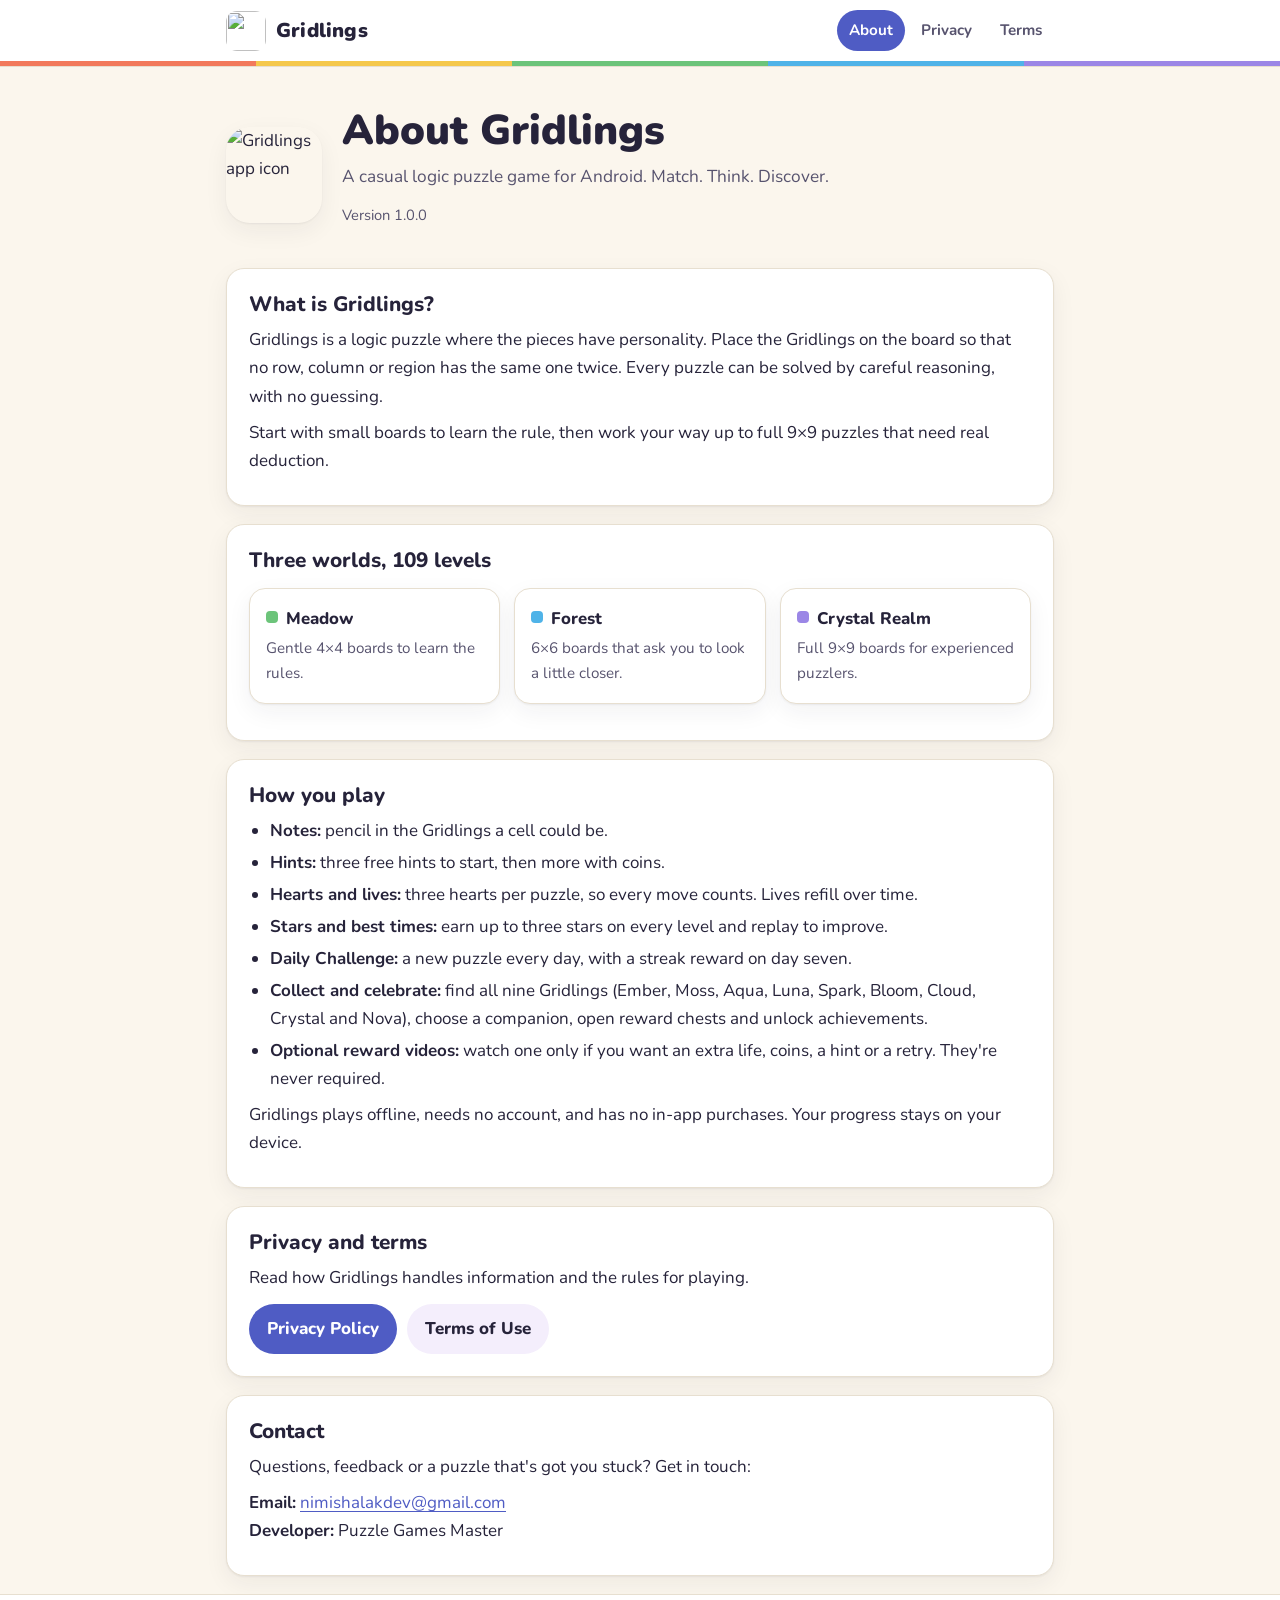
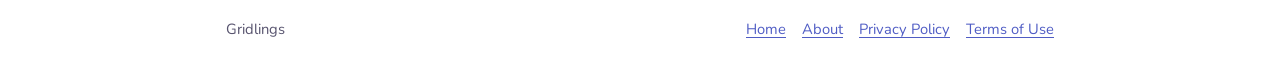
==== about.html @ 08b599e5 "Add files via upload" ====
<!doctype html>
<html lang="en-GB">
<head>
  <meta charset="utf-8">
  <meta name="viewport" content="width=device-width, initial-scale=1">
  <title>About · Gridlings</title>
  <meta name="description" content="Gridlings is a casual logic puzzle game for Android: place each Gridling so no row, column or region repeats.">
  <link rel="icon" type="image/png" href="assets/gridlings-icon.png">
  <link rel="preconnect" href="https://fonts.googleapis.com">
  <link rel="preconnect" href="https://fonts.gstatic.com" crossorigin>
  <link href="https://fonts.googleapis.com/css2?family=Nunito:wght@400;700;800;900&display=swap" rel="stylesheet">
  <link rel="stylesheet" href="style.css">
</head>
<body>
<a class="skip-link" href="#content">Skip to content</a>

<header class="site-header">
  <div class="wrap">
    <a class="brand" href="index.html"><img src="assets/gridlings-icon.png" alt="" width="40" height="40">Gridlings</a>
    <nav class="nav" aria-label="Main">
      <a href="about.html" aria-current="page">About</a>
      <a href="privacy-policy.html">Privacy</a>
      <a href="terms.html">Terms</a>
    </nav>
  </div>
  <div class="strip" aria-hidden="true"><span></span><span></span><span></span><span></span><span></span></div>
</header>

<main id="content" class="wrap">
  <div class="hero">
    <div class="app-hero">
      <img src="assets/gridlings-icon.png" alt="Gridlings app icon" width="96" height="96">
      <div>
        <h1>About Gridlings</h1>
        <p class="lede">A casual logic puzzle game for Android. Match. Think. Discover.</p>
        <p class="meta">Version 1.0.0</p>
      </div>
    </div>
  </div>

  <section class="card" aria-labelledby="h-what">
    <h2 id="h-what">What is Gridlings?</h2>
    <p>Gridlings is a logic puzzle where the pieces have personality. Place the Gridlings on the board so that no row,
      column or region has the same one twice. Every puzzle can be solved by careful reasoning, with no guessing.</p>
    <p>Start with small boards to learn the rule, then work your way up to full 9×9 puzzles that need real deduction.</p>
  </section>

  <section class="card" aria-labelledby="h-worlds">
    <h2 id="h-worlds">Three worlds, 109 levels</h2>
    <div class="tiles">
      <div class="tile"><h3><span class="dot" style="background:var(--moss)"></span>Meadow</h3><p>Gentle 4×4 boards to learn the rules.</p></div>
      <div class="tile"><h3><span class="dot" style="background:var(--aqua)"></span>Forest</h3><p>6×6 boards that ask you to look a little closer.</p></div>
      <div class="tile"><h3><span class="dot" style="background:var(--luna)"></span>Crystal Realm</h3><p>Full 9×9 boards for experienced puzzlers.</p></div>
    </div>
  </section>

  <section class="card" aria-labelledby="h-play">
    <h2 id="h-play">How you play</h2>
    <ul>
      <li><strong>Notes:</strong> pencil in the Gridlings a cell could be.</li>
      <li><strong>Hints:</strong> three free hints to start, then more with coins.</li>
      <li><strong>Hearts and lives:</strong> three hearts per puzzle, so every move counts. Lives refill over time.</li>
      <li><strong>Stars and best times:</strong> earn up to three stars on every level and replay to improve.</li>
      <li><strong>Daily Challenge:</strong> a new puzzle every day, with a streak reward on day seven.</li>
      <li><strong>Collect and celebrate:</strong> find all nine Gridlings (Ember, Moss, Aqua, Luna, Spark, Bloom,
        Cloud, Crystal and Nova), choose a companion, open reward chests and unlock achievements.</li>
      <li><strong>Optional reward videos:</strong> watch one only if you want an extra life, coins, a hint or a
        retry. They're never required.</li>
    </ul>
    <p>Gridlings plays offline, needs no account, and has no in-app purchases. Your progress stays on your device.</p>
  </section>

  <section class="card" aria-labelledby="h-legal">
    <h2 id="h-legal">Privacy and terms</h2>
    <p>Read how Gridlings handles information and the rules for playing.</p>
    <div class="btn-row">
      <a class="btn" href="privacy-policy.html">Privacy Policy</a>
      <a class="btn secondary" href="terms.html">Terms of Use</a>
    </div>
  </section>

  <section class="card" id="contact" aria-labelledby="h-contact">
    <h2 id="h-contact">Contact</h2>
    <p>Questions, feedback or a puzzle that's got you stuck? Get in touch:</p>
    <p><strong>Email:</strong> <a href="mailto:nimishalakdev@gmail.com">nimishalakdev@gmail.com</a><br>
      <strong>Developer:</strong> Puzzle Games Master</p>
  </section>
</main>

<footer class="site-footer">
  <div class="wrap">
    <span>Gridlings</span>
    <nav aria-label="Footer">
      <a href="index.html">Home</a>
      <a href="about.html">About</a>
      <a href="privacy-policy.html">Privacy Policy</a>
      <a href="terms.html">Terms of Use</a>
    </nav>
  </div>
</footer>
</body>
</html>
---- style.css ----
/* Gridlings legal site — shared styles. No build step, no external scripts. */

:root {
  --bg: #fbf6ed;            /* Gridlings app background */
  --surface: #ffffff;
  --surface-soft: #f4eefc;
  --ink: #26233a;
  --ink-soft: #57536e;
  --primary: #4f5cc4;        /* darkened from the app primary #616ED7 for text contrast */
  --primary-bright: #616ed7;
  --primary-ink: #ffffff;
  --line: #e7dfd0;
  --draft-bg: #fff4d6;
  --draft-line: #e9c46a;
  --draft-ink: #6b4e00;
  --placeholder-bg: #ffe3e3;
  --placeholder-ink: #8a1c1c;
  --ember: #f2795b;
  --moss: #6cc47a;
  --aqua: #4fb3e8;
  --luna: #9b86e6;
  --spark: #f5c84b;
  --radius: 18px;
  --shadow: 0 1px 2px rgba(38, 35, 58, .06), 0 8px 24px rgba(38, 35, 58, .06);
  color-scheme: light;
}

@media (prefers-color-scheme: dark) {
  :root {
    --bg: #17151f;
    --surface: #211e2c;
    --surface-soft: #2a2640;
    --ink: #f2eff9;
    --ink-soft: #bdb8d3;
    --primary: #a9b1ff;
    --primary-bright: #8790f0;
    --primary-ink: #14122a;
    --line: #36314a;
    --draft-bg: #3a2f10;
    --draft-line: #8a6d1d;
    --draft-ink: #ffe19a;
    --placeholder-bg: #4a1f24;
    --placeholder-ink: #ffc9c9;
    --shadow: none;
    color-scheme: dark;
  }
}

*, *::before, *::after { box-sizing: border-box; }

html { -webkit-text-size-adjust: 100%; }

body {
  margin: 0;
  background: var(--bg);
  color: var(--ink);
  font-family: "Nunito", system-ui, -apple-system, "Segoe UI", Roboto, sans-serif;
  font-size: 17px;
  line-height: 1.65;
}

a { color: var(--primary); text-underline-offset: 3px; }
a:hover { text-decoration-thickness: 2px; }
a:focus-visible, .nav a:focus-visible, .btn:focus-visible {
  outline: 3px solid var(--primary-bright);
  outline-offset: 2px;
  border-radius: 8px;
}

.skip-link {
  position: absolute; left: 16px; top: -48px;
  background: var(--primary); color: var(--primary-ink);
  padding: 8px 14px; border-radius: 10px; z-index: 10; font-weight: 700;
}
.skip-link:focus { top: 12px; }

.wrap { width: 100%; max-width: 860px; margin: 0 auto; padding: 0 16px; }

/* Header */
.site-header {
  background: var(--surface);
  border-bottom: 1px solid var(--line);
  position: sticky; top: 0; z-index: 5;
}
.site-header .wrap {
  display: flex; align-items: center; justify-content: space-between;
  gap: 12px; flex-wrap: wrap; padding-top: 10px; padding-bottom: 10px;
}
.brand {
  display: flex; align-items: center; gap: 10px;
  color: var(--ink); text-decoration: none;
  font-weight: 900; font-size: 1.25rem; letter-spacing: .01em;
}
.brand img { width: 40px; height: 40px; border-radius: 11px; }
.nav { display: flex; gap: 4px; flex-wrap: wrap; }
.nav a {
  color: var(--ink-soft); text-decoration: none; font-weight: 700;
  padding: 8px 12px; border-radius: 999px; font-size: .95rem;
}
.nav a:hover { background: var(--surface-soft); color: var(--ink); }
.nav a[aria-current="page"] { background: var(--primary); color: var(--primary-ink); }

/* Colour strip echoing the Gridlings */
.strip { display: flex; height: 5px; }
.strip span { flex: 1; }
.strip span:nth-child(1) { background: var(--ember); }
.strip span:nth-child(2) { background: var(--spark); }
.strip span:nth-child(3) { background: var(--moss); }
.strip span:nth-child(4) { background: var(--aqua); }
.strip span:nth-child(5) { background: var(--luna); }

/* Page title */
.hero { padding: 40px 0 8px; }
.hero h1 {
  font-size: clamp(1.9rem, 5vw, 2.6rem); line-height: 1.15;
  margin: 0 0 8px; font-weight: 900;
}
.hero .lede { color: var(--ink-soft); font-size: 1.08rem; margin: 0; }
.meta { color: var(--ink-soft); font-size: .92rem; margin-top: 12px; }

/* Draft notice */
.draft {
  background: var(--draft-bg); color: var(--draft-ink);
  border: 1px solid var(--draft-line); border-radius: 14px;
  padding: 12px 16px; margin: 20px 0 8px; font-size: .95rem;
}
.draft strong { font-weight: 800; }

/* Placeholders that must be replaced before publishing */
.ph {
  background: var(--placeholder-bg); color: var(--placeholder-ink);
  padding: 1px 6px; border-radius: 6px; font-weight: 800;
  overflow-wrap: anywhere;
  -webkit-box-decoration-break: clone; box-decoration-break: clone;
}
code { overflow-wrap: anywhere; }

main { padding-bottom: 48px; }

/* Content cards */
.card {
  background: var(--surface); border: 1px solid var(--line);
  border-radius: var(--radius); box-shadow: var(--shadow);
  padding: 22px 22px; margin: 18px 0;
}
.card h2 { margin: 0 0 8px; font-size: 1.3rem; font-weight: 800; line-height: 1.3; }
.card h3 { margin: 18px 0 6px; font-size: 1.05rem; font-weight: 800; }
.card p { margin: 8px 0; }
.card ul { margin: 8px 0; padding-left: 1.25em; }
.card li { margin: 4px 0; }
section[id] { scroll-margin-top: 90px; }

.summary { background: var(--surface-soft); }

/* Table of contents */
.toc ol { columns: 2; column-gap: 28px; margin: 6px 0 0; padding-left: 1.3em; }
.toc li { break-inside: avoid; margin: 3px 0; }

/* Tables */
.table-scroll { overflow-x: auto; margin: 10px 0; }
table { border-collapse: collapse; width: 100%; font-size: .95rem; min-width: 480px; }
th, td { text-align: left; vertical-align: top; padding: 9px 10px; border-bottom: 1px solid var(--line); }
th { font-weight: 800; background: var(--surface-soft); }

/* Feature tiles (About / Home) */
.tiles { display: grid; grid-template-columns: repeat(auto-fit, minmax(200px, 1fr)); gap: 14px; margin: 14px 0; }
.tile {
  background: var(--surface); border: 1px solid var(--line); border-radius: 16px;
  padding: 16px; box-shadow: var(--shadow);
}
.tile h3 { margin: 0 0 4px; font-size: 1.05rem; font-weight: 800; }
.tile p { margin: 0; color: var(--ink-soft); font-size: .95rem; }
.dot { display: inline-block; width: 12px; height: 12px; border-radius: 4px; margin-right: 8px; vertical-align: 1px; }

.btn-row { display: flex; gap: 10px; flex-wrap: wrap; margin-top: 12px; }
.btn {
  display: inline-block; text-decoration: none; font-weight: 800;
  padding: 11px 18px; border-radius: 999px;
  background: var(--primary); color: var(--primary-ink);
}
.btn.secondary { background: var(--surface-soft); color: var(--ink); }

.app-hero { display: flex; gap: 20px; align-items: center; }
.app-hero img { width: 96px; height: 96px; border-radius: 24px; box-shadow: var(--shadow); flex: none; }

/* Footer */
.site-footer { border-top: 1px solid var(--line); background: var(--surface); }
.site-footer .wrap {
  padding-top: 22px; padding-bottom: 28px;
  display: flex; flex-wrap: wrap; gap: 10px 24px; justify-content: space-between; align-items: center;
  color: var(--ink-soft); font-size: .92rem;
}
.site-footer nav { display: flex; gap: 16px; flex-wrap: wrap; }

@media (max-width: 600px) {
  body { font-size: 16px; }
  .hero { padding-top: 28px; }
  .card { padding: 18px 16px; }
  .toc ol { columns: 1; }
  .app-hero { flex-direction: column; align-items: flex-start; }
  .nav a { padding: 7px 10px; }
}

@media print {
  .site-header { position: static; }
  .nav, .skip-link, .btn-row { display: none; }
  .card { box-shadow: none; break-inside: avoid; }
}
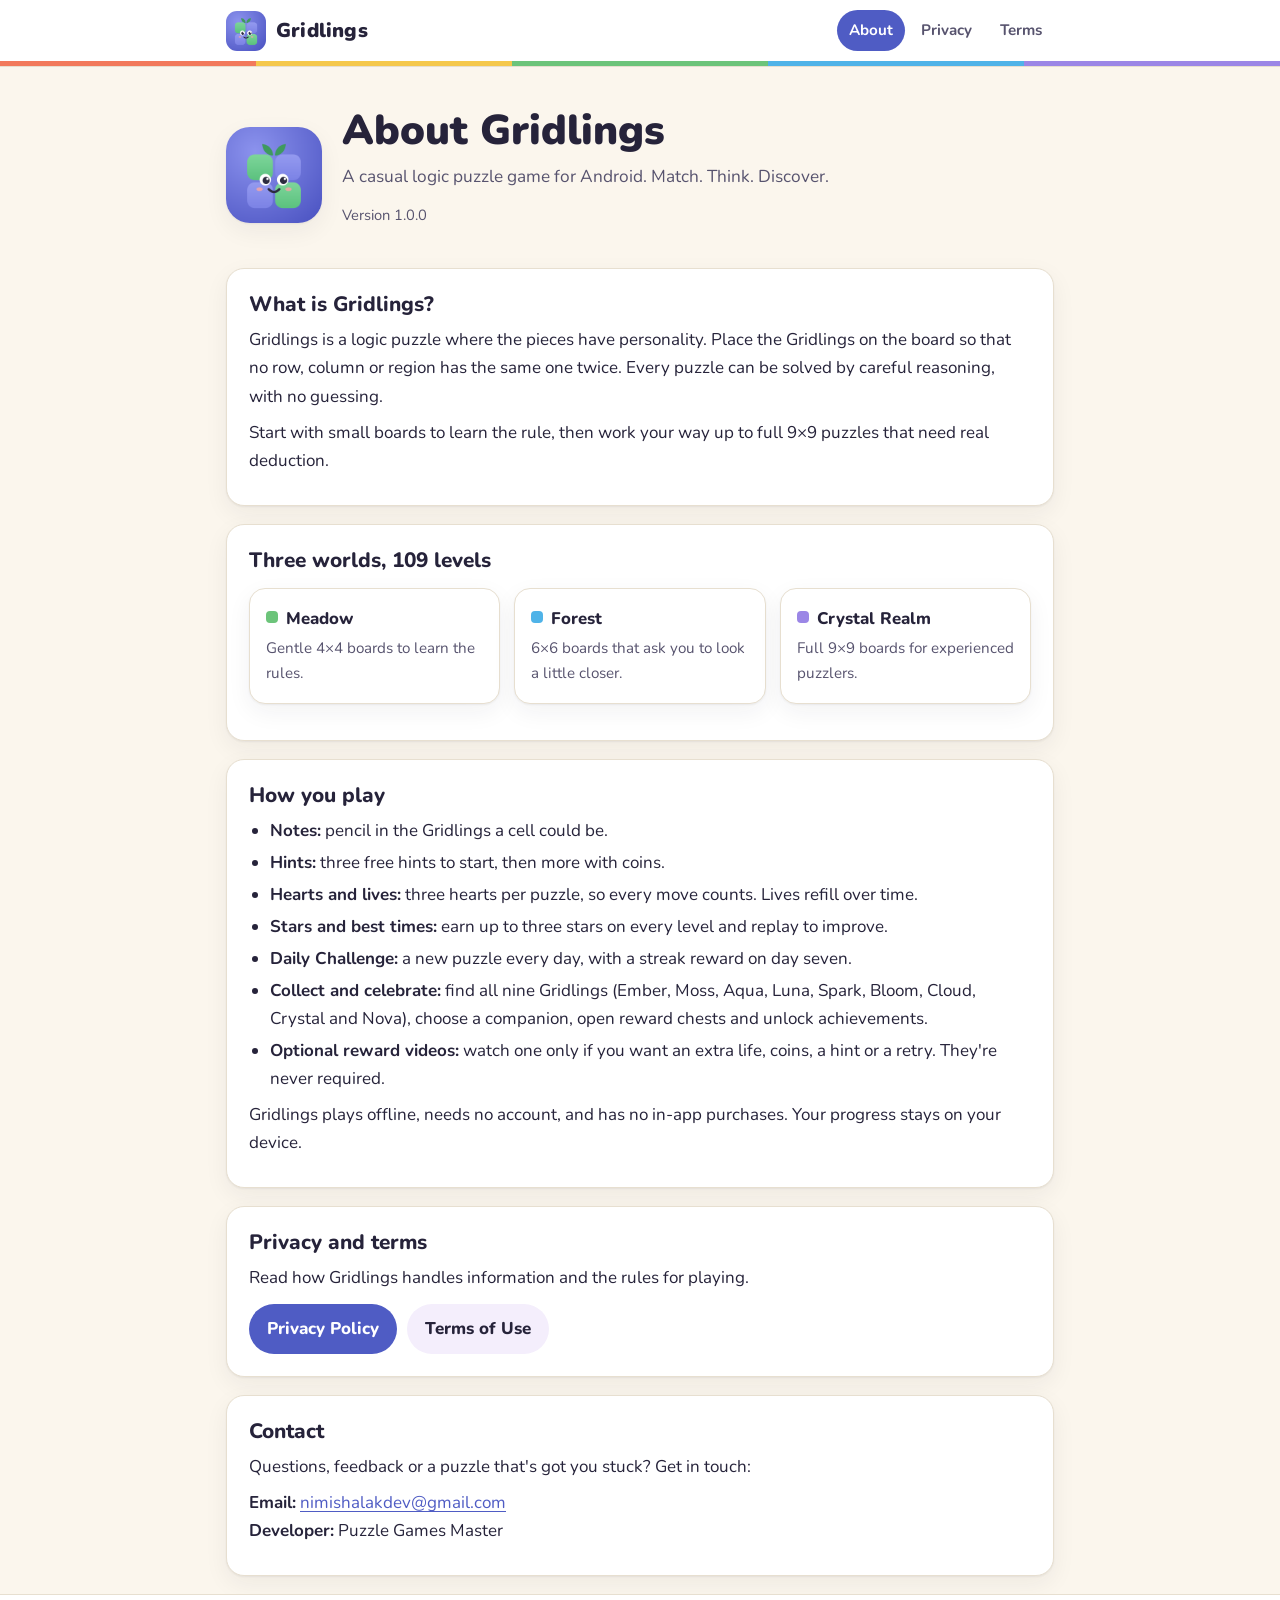
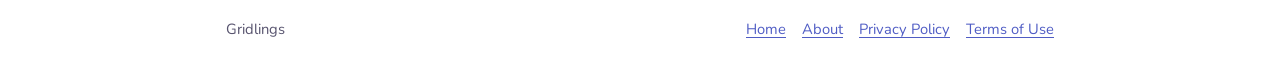
==== commit c5d776a6: "Update favicon path in about.html" ====
(no text change in the page or its own stylesheets)
